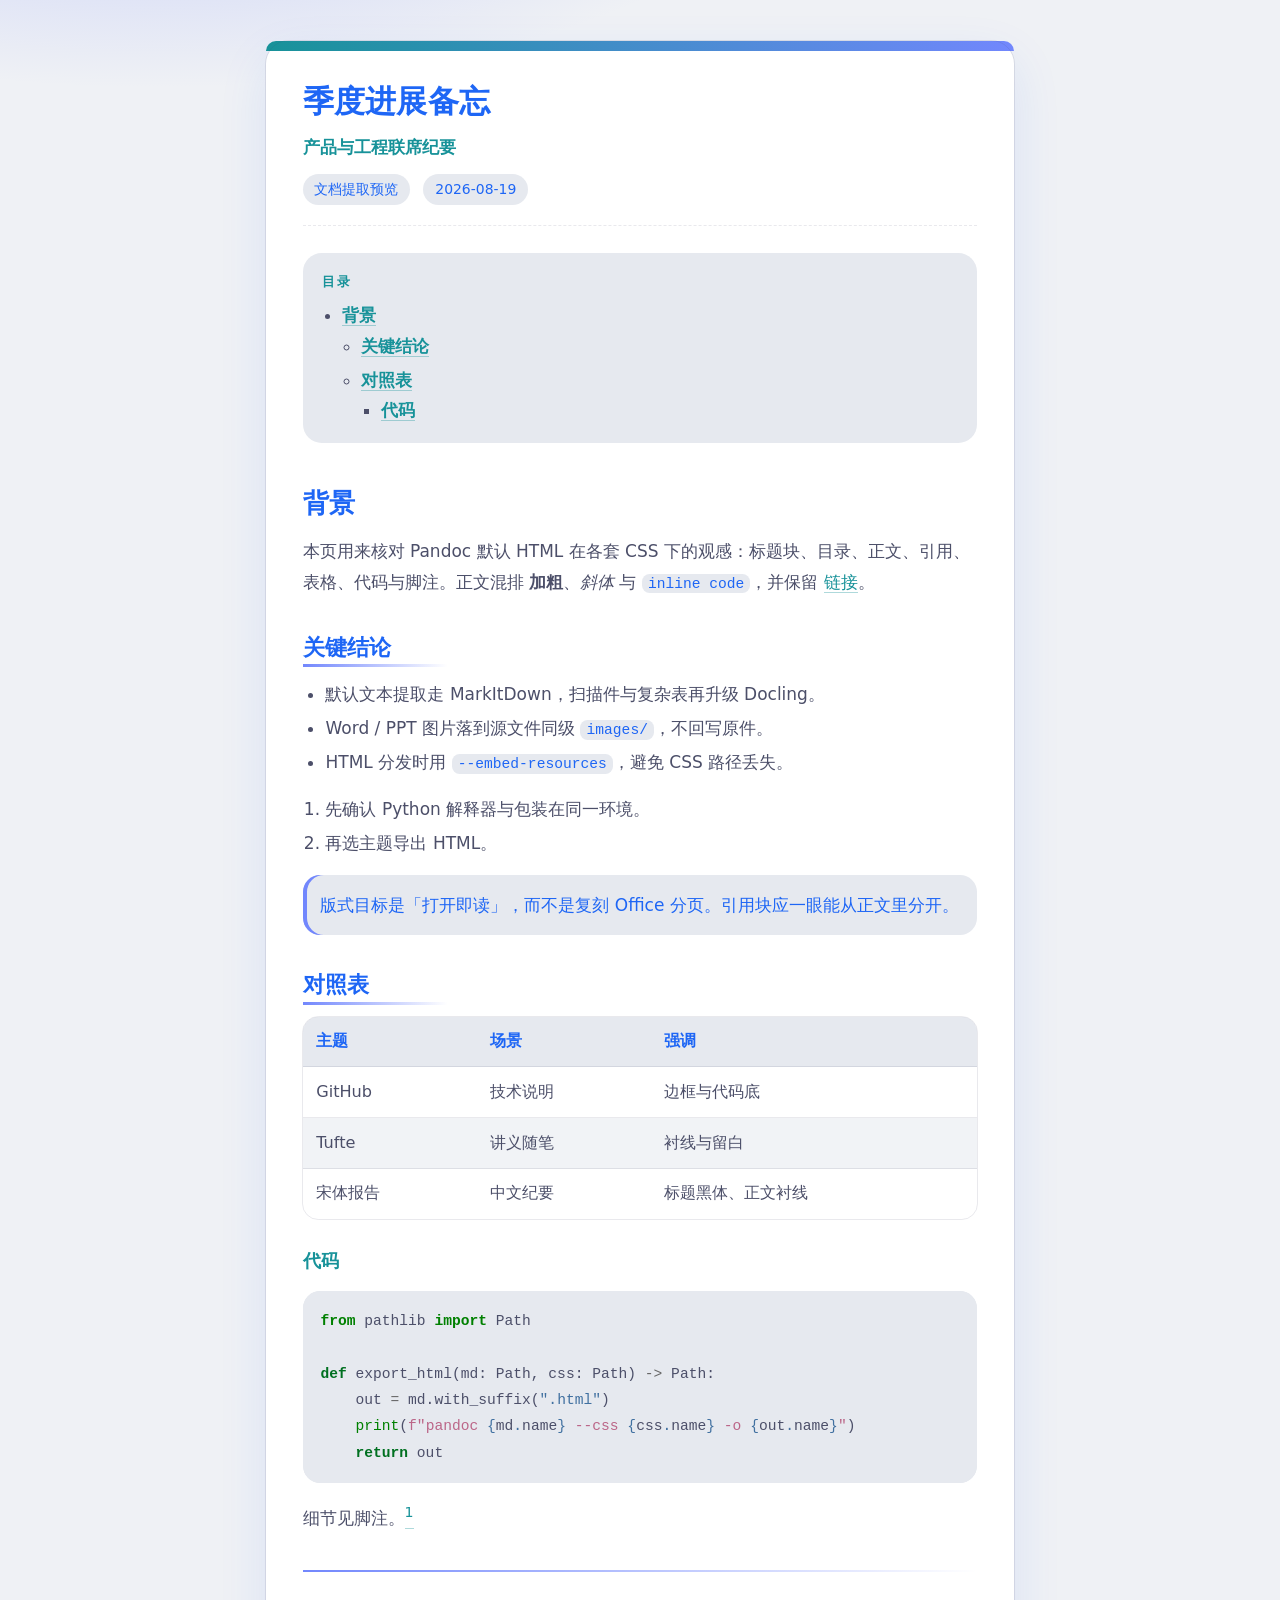
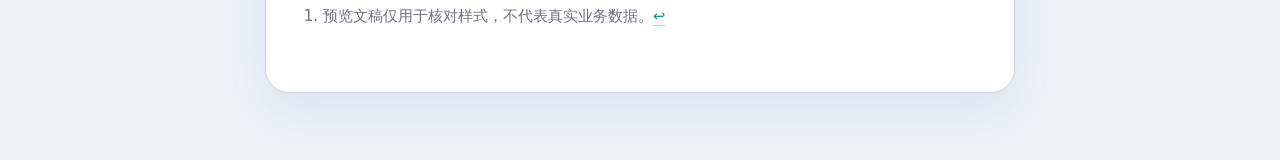
==== skills/document-extract/pandoc-css/preview/fresh-latte.html @ 9b0ccbe6 "Replace default Pandoc themes with airy pastel card styles Move the previous gray/dark themes into c" ====
<!DOCTYPE html>
<html xmlns="http://www.w3.org/1999/xhtml" lang="zh-CN" xml:lang="zh-CN">
<head>
  <meta charset="utf-8" />
  <meta name="generator" content="pandoc" />
  <meta name="viewport" content="width=device-width, initial-scale=1.0, user-scalable=yes" />
  <meta name="author" content="文档提取预览" />
  <meta name="dcterms.date" content="2026-08-19" />
  <title>季度进展备忘</title>
  <style>
code{white-space: pre-wrap;}
span.smallcaps{font-variant: small-caps;}
div.columns{display: flex; gap: min(4vw, 1.5em);}
div.column{flex: auto; overflow-x: auto;}
div.hanging-indent{margin-left: 1.5em; text-indent: -1.5em;}

ul.task-list[class]{list-style: none;}
ul.task-list li input[type="checkbox"] {
font-size: inherit;
width: 0.8em;
margin: 0 0.8em 0.2em -1.6em;
vertical-align: middle;
}
.display.math{display: block; text-align: center; margin: 0.5rem auto;}

pre > code.sourceCode { white-space: pre; position: relative; }
pre > code.sourceCode > span { line-height: 1.25; }
pre > code.sourceCode > span:empty { height: 1.2em; }
.sourceCode { overflow: visible; }
code.sourceCode > span { color: inherit; text-decoration: inherit; }
div.sourceCode { margin: 1em 0; }
pre.sourceCode { margin: 0; }
@media screen {
div.sourceCode { overflow: auto; }
}
@media print {
pre > code.sourceCode { white-space: pre-wrap; }
pre > code.sourceCode > span { text-indent: -5em; padding-left: 5em; }
}
pre.numberSource code
{ counter-reset: source-line 0; }
pre.numberSource code > span
{ position: relative; left: -4em; counter-increment: source-line; }
pre.numberSource code > span > a:first-child::before
{ content: counter(source-line);
position: relative; left: -1em; text-align: right; vertical-align: baseline;
border: none; display: inline-block;
-webkit-touch-callout: none; -webkit-user-select: none;
-khtml-user-select: none; -moz-user-select: none;
-ms-user-select: none; user-select: none;
padding: 0 4px; width: 4em;
color: #aaaaaa;
}
pre.numberSource { margin-left: 3em; border-left: 1px solid #aaaaaa; padding-left: 4px; }
div.sourceCode
{ }
@media screen {
pre > code.sourceCode > span > a:first-child::before { text-decoration: underline; }
}
code span.al { color: #ff0000; font-weight: bold; } 
code span.an { color: #60a0b0; font-weight: bold; font-style: italic; } 
code span.at { color: #7d9029; } 
code span.bn { color: #40a070; } 
code span.bu { color: #008000; } 
code span.cf { color: #007020; font-weight: bold; } 
code span.ch { color: #4070a0; } 
code span.cn { color: #880000; } 
code span.co { color: #60a0b0; font-style: italic; } 
code span.cv { color: #60a0b0; font-weight: bold; font-style: italic; } 
code span.do { color: #ba2121; font-style: italic; } 
code span.dt { color: #902000; } 
code span.dv { color: #40a070; } 
code span.er { color: #ff0000; font-weight: bold; } 
code span.ex { } 
code span.fl { color: #40a070; } 
code span.fu { color: #06287e; } 
code span.im { color: #008000; font-weight: bold; } 
code span.in { color: #60a0b0; font-weight: bold; font-style: italic; } 
code span.kw { color: #007020; font-weight: bold; } 
code span.op { color: #666666; } 
code span.ot { color: #007020; } 
code span.pp { color: #bc7a00; } 
code span.sc { color: #4070a0; } 
code span.ss { color: #bb6688; } 
code span.st { color: #4070a0; } 
code span.va { color: #19177c; } 
code span.vs { color: #4070a0; } 
code span.wa { color: #60a0b0; font-weight: bold; font-style: italic; } 
</style>
  <style type="text/css">
:root {
--page: #eff1f5;
--card: #ffffff;
--fg: #4c4f69;
--muted: #6c6f85;
--heading: #1e66f5;
--accent: #179299;
--accent-2: #7287fd;
--wash: #e6e9ef;
--code: #e6e9ef;
--shadow: 0 18px 50px rgba(30, 102, 245, 0.10);
--ring: rgba(76, 79, 105, 0.12);
--measure: 44rem;
--radius: 1.35rem;
--sans: "Noto Sans SC", "Noto Sans CJK SC", "PingFang SC", "Microsoft YaHei",
ui-sans-serif, system-ui, sans-serif;
--mono: "Noto Sans Mono CJK SC", ui-monospace, "SF Mono", Menlo, Consolas, monospace;
}
*,
*::before,
*::after { box-sizing: border-box; }
html {
font-size: 17px;
background:
radial-gradient(1200px 480px at 12% -10%, rgba(114, 135, 253, 0.35) 0%, transparent 55%),
var(--page);
min-height: 100%;
}
body {
margin: 2.4rem auto 4rem;
max-width: var(--measure);
padding: 0 2.15rem 2.8rem;
color: var(--fg);
background: var(--card);
border-radius: var(--radius);
box-shadow: var(--shadow);
outline: 1px solid var(--ring);
font-family: var(--sans);
line-height: 1.78;
}
body::before {
content: "";
display: block;
height: 10px;
margin: 0 -2.15rem 1.8rem;
border-radius: var(--radius) var(--radius) 0 0;
background: linear-gradient(90deg, var(--accent), var(--accent-2));
}
#title-block-header {
margin: 0 0 1.6rem;
padding: 0 0 1.15rem;
border-bottom: 1px dashed var(--ring);
}
#title-block-header .title {
margin: 0;
color: var(--heading);
font-size: 1.85rem;
font-weight: 720;
letter-spacing: 0.01em;
line-height: 1.3;
border: 0;
}
#title-block-header .subtitle {
margin: 0.55rem 0 0;
color: var(--accent);
font-size: 1.02rem;
font-weight: 650;
}
#title-block-header .author,
#title-block-header .date {
display: inline-block;
margin: 0.7rem 0.45rem 0 0;
padding: 0.18rem 0.7rem;
color: var(--heading);
background: var(--wash);
border-radius: 999px;
font-size: 0.82rem;
}
nav#TOC {
margin: 0 0 1.8rem;
padding: 1rem 1.15rem 1.05rem;
background: var(--wash);
border-radius: 1.1rem;
}
nav#TOC::before {
content: "目录";
display: block;
margin-bottom: 0.4rem;
color: var(--accent);
font-size: 0.78rem;
font-weight: 750;
letter-spacing: 0.18em;
}
nav#TOC ul { margin: 0; padding-left: 1.15rem; }
nav#TOC a { font-weight: 600; }
h1, h2, h3, h4, h5, h6 {
color: var(--heading);
font-weight: 720;
line-height: 1.35;
margin: 1.65em 0 0.55em;
}
h1 { font-size: 1.55rem; }
h2 {
font-size: 1.28rem;
padding-bottom: 0.28rem;
background: linear-gradient(90deg, var(--accent-2), transparent 8.5rem);
background-repeat: no-repeat;
background-size: 8.5rem 3px;
background-position: 0 100%;
}
h3 { font-size: 1.08rem; color: var(--accent); }
h4 { font-size: 1rem; }
p { margin: 0 0 1em; }
a {
color: var(--accent);
text-decoration: none;
border-bottom: 1px solid color-mix(in srgb, var(--accent) 35%, transparent);
}
a:hover {
color: var(--heading);
border-bottom-color: var(--accent);
}
ul, ol { margin: 0 0 1em; padding-left: 1.35em; }
li + li { margin-top: 0.22em; }
blockquote {
margin: 0 0 1.15em;
padding: 0.85em 1.05em;
color: var(--heading);
background: var(--wash);
border: 0;
border-radius: 1rem;
box-shadow: inset 4px 0 0 var(--accent-2);
}
blockquote p { margin: 0; }
code, kbd, samp {
font-family: var(--mono);
font-size: 0.86em;
color: var(--heading);
background: var(--code);
padding: 0.12em 0.42em;
border-radius: 0.45rem;
}
pre, div.sourceCode {
background: var(--code);
border-radius: 1rem;
overflow-x: auto;
}
pre {
margin: 0 0 1.15em;
padding: 1rem 1.05rem;
line-height: 1.55;
}
pre code {
background: transparent;
padding: 0;
font-size: 0.86em;
color: var(--fg);
}
table {
width: 100%;
border-collapse: separate;
border-spacing: 0;
margin: 0 0 1.15em;
overflow: hidden;
border-radius: 0.9rem;
outline: 1px solid var(--ring);
font-size: 0.95rem;
}
th, td {
padding: 0.62rem 0.8rem;
text-align: left;
border-bottom: 1px solid var(--ring);
}
tbody tr:last-child td { border-bottom: 0; }
thead th {
background: var(--wash);
color: var(--heading);
font-weight: 700;
}
tbody tr:nth-child(even) { background: color-mix(in srgb, var(--wash) 55%, white); }
img, svg, video {
max-width: 100%;
height: auto;
border-radius: 0.9rem;
}
figure { margin: 0 0 1.2em; }
figcaption {
margin-top: 0.45em;
color: var(--muted);
font-size: 0.86rem;
text-align: center;
}
hr {
border: 0;
height: 2px;
margin: 1.8rem 0;
background: linear-gradient(90deg, var(--accent-2), transparent);
}
.footnotes, section.footnotes {
margin-top: 2.2rem;
color: var(--muted);
font-size: 0.88rem;
}
@media (max-width: 720px) {
body {
margin: 0;
border-radius: 0;
outline: 0;
box-shadow: none;
padding: 0 1.05rem 2.2rem;
}
body::before {
margin: 0 -1.05rem 1.3rem;
border-radius: 0;
}
}
@media print {
html, body { background: #fff; }
body {
margin: 0;
max-width: none;
box-shadow: none;
outline: 0;
}
body::before { display: none; }
}
</style>
</head>
<body>
<header id="title-block-header">
<h1 class="title">季度进展备忘</h1>
<p class="subtitle">产品与工程联席纪要</p>
<p class="author">文档提取预览</p>
<p class="date">2026-08-19</p>
</header>
<nav id="TOC" role="doc-toc">
<ul>
<li><a href="#背景" id="toc-背景">背景</a>
<ul>
<li><a href="#关键结论" id="toc-关键结论">关键结论</a></li>
<li><a href="#对照表" id="toc-对照表">对照表</a>
<ul>
<li><a href="#代码" id="toc-代码">代码</a></li>
</ul></li>
</ul></li>
</ul>
</nav>
<h1 id="背景">背景</h1>
<p>本页用来核对 Pandoc 默认 HTML 在各套 CSS
下的观感：标题块、目录、正文、引用、表格、代码与脚注。正文混排
<strong>加粗</strong>、<em>斜体</em> 与 <code>inline code</code>，并保留
<a href="https://github.com/sindresorhus/github-markdown-css">链接</a>。</p>
<h2 id="关键结论">关键结论</h2>
<ul>
<li>默认文本提取走 MarkItDown，扫描件与复杂表再升级 Docling。</li>
<li>Word / PPT 图片落到源文件同级
<code>images/</code>，不回写原件。</li>
<li>HTML 分发时用 <code>--embed-resources</code>，避免 CSS
路径丢失。</li>
</ul>
<ol type="1">
<li>先确认 Python 解释器与包装在同一环境。</li>
<li>再选主题导出 HTML。</li>
</ol>
<blockquote>
<p>版式目标是「打开即读」，而不是复刻 Office
分页。引用块应一眼能从正文里分开。</p>
</blockquote>
<h2 id="对照表">对照表</h2>
<table>
<thead>
<tr class="header">
<th>主题</th>
<th>场景</th>
<th>强调</th>
</tr>
</thead>
<tbody>
<tr class="odd">
<td>GitHub</td>
<td>技术说明</td>
<td>边框与代码底</td>
</tr>
<tr class="even">
<td>Tufte</td>
<td>讲义随笔</td>
<td>衬线与留白</td>
</tr>
<tr class="odd">
<td>宋体报告</td>
<td>中文纪要</td>
<td>标题黑体、正文衬线</td>
</tr>
</tbody>
</table>
<h3 id="代码">代码</h3>
<div class="sourceCode" id="cb1"><pre class="sourceCode python"><code class="sourceCode python"><span id="cb1-1"><a href="#cb1-1" aria-hidden="true" tabindex="-1"></a><span class="im">from</span> pathlib <span class="im">import</span> Path</span>
<span id="cb1-2"><a href="#cb1-2" aria-hidden="true" tabindex="-1"></a></span>
<span id="cb1-3"><a href="#cb1-3" aria-hidden="true" tabindex="-1"></a><span class="kw">def</span> export_html(md: Path, css: Path) <span class="op">-&gt;</span> Path:</span>
<span id="cb1-4"><a href="#cb1-4" aria-hidden="true" tabindex="-1"></a>    out <span class="op">=</span> md.with_suffix(<span class="st">&quot;.html&quot;</span>)</span>
<span id="cb1-5"><a href="#cb1-5" aria-hidden="true" tabindex="-1"></a>    <span class="bu">print</span>(<span class="ss">f&quot;pandoc </span><span class="sc">{</span>md<span class="sc">.</span>name<span class="sc">}</span><span class="ss"> --css </span><span class="sc">{</span>css<span class="sc">.</span>name<span class="sc">}</span><span class="ss"> -o </span><span class="sc">{</span>out<span class="sc">.</span>name<span class="sc">}</span><span class="ss">&quot;</span>)</span>
<span id="cb1-6"><a href="#cb1-6" aria-hidden="true" tabindex="-1"></a>    <span class="cf">return</span> out</span></code></pre></div>
<p>细节见脚注。<a href="#fn1" class="footnote-ref" id="fnref1" role="doc-noteref"><sup>1</sup></a></p>
<aside id="footnotes" class="footnotes footnotes-end-of-document" role="doc-endnotes">
<hr />
<ol>
<li id="fn1"><p>预览文稿仅用于核对样式，不代表真实业务数据。<a href="#fnref1" class="footnote-back" role="doc-backlink">↩︎</a></p></li>
</ol>
</aside>
</body>
</html>
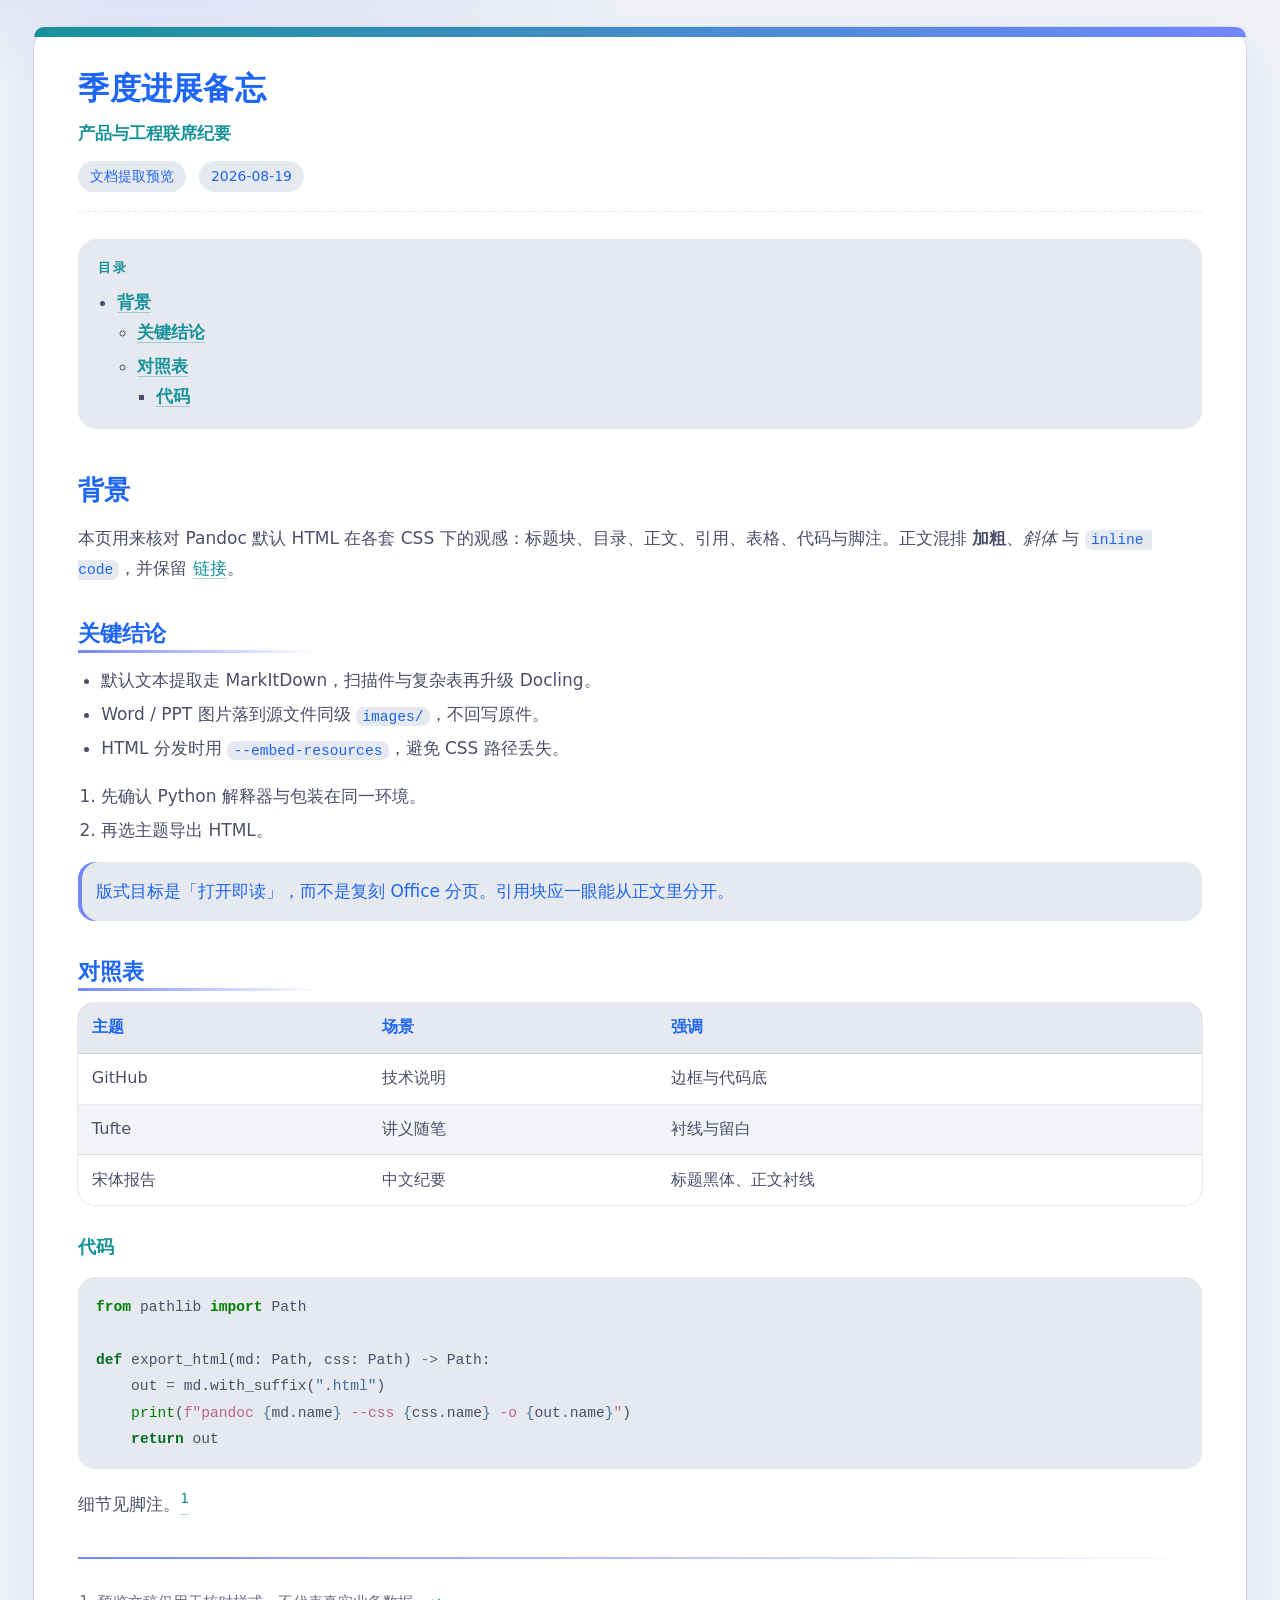
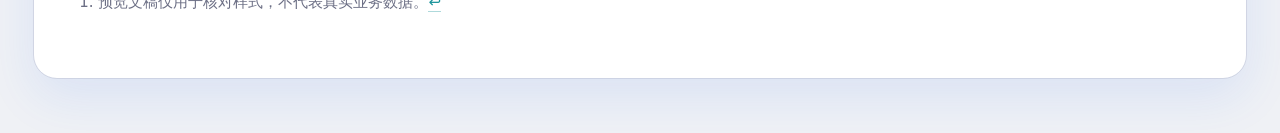
==== commit 6166949c: "Widen all Pandoc CSS reading columns Raise the fresh themes to 82rem (capped at viewport minus margi" ====
--- a/skills/document-extract/pandoc-css/preview/fresh-latte.html
+++ b/skills/document-extract/pandoc-css/preview/fresh-latte.html
@@ -100,7 +100,7 @@
 --code: #e6e9ef;
 --shadow: 0 18px 50px rgba(30, 102, 245, 0.10);
 --ring: rgba(76, 79, 105, 0.12);
---measure: 44rem;
+--measure: 82rem;
 --radius: 1.35rem;
 --sans: "Noto Sans SC", "Noto Sans CJK SC", "PingFang SC", "Microsoft YaHei",
 ui-sans-serif, system-ui, sans-serif;
@@ -117,9 +117,9 @@
 min-height: 100%;
 }
 body {
-margin: 2.4rem auto 4rem;
-max-width: var(--measure);
-padding: 0 2.15rem 2.8rem;
+margin: 1.6rem auto 3.2rem;
+max-width: min(var(--measure), calc(100vw - 4rem));
+padding: 0 2.6rem 2.8rem;
 color: var(--fg);
 background: var(--card);
 border-radius: var(--radius);
@@ -132,7 +132,7 @@
 content: "";
 display: block;
 height: 10px;
-margin: 0 -2.15rem 1.8rem;
+margin: 0 -2.6rem 1.8rem;
 border-radius: var(--radius) var(--radius) 0 0;
 background: linear-gradient(90deg, var(--accent), var(--accent-2));
 }
@@ -193,9 +193,9 @@
 h2 {
 font-size: 1.28rem;
 padding-bottom: 0.28rem;
-background: linear-gradient(90deg, var(--accent-2), transparent 8.5rem);
+background: linear-gradient(90deg, var(--accent-2), transparent 14rem);
 background-repeat: no-repeat;
-background-size: 8.5rem 3px;
+background-size: 14rem 3px;
 background-position: 0 100%;
 }
 h3 { font-size: 1.08rem; color: var(--accent); }
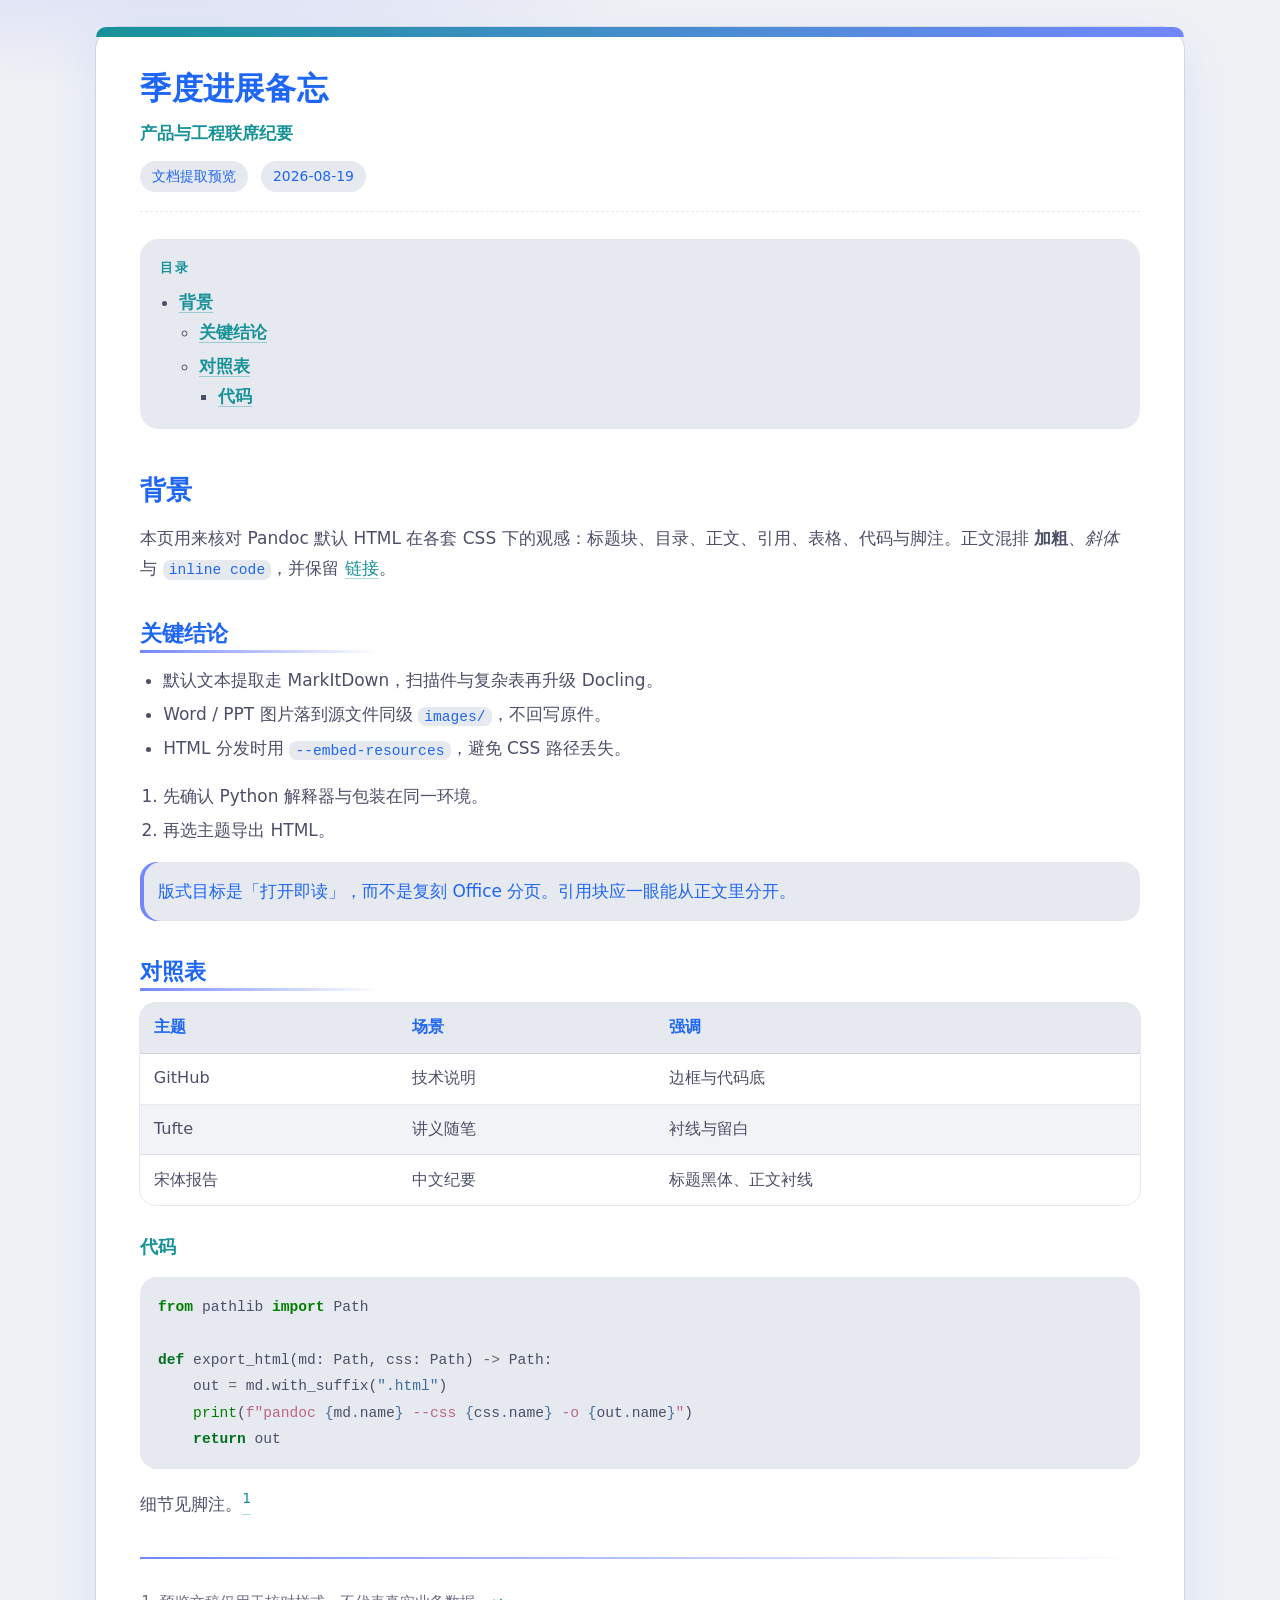
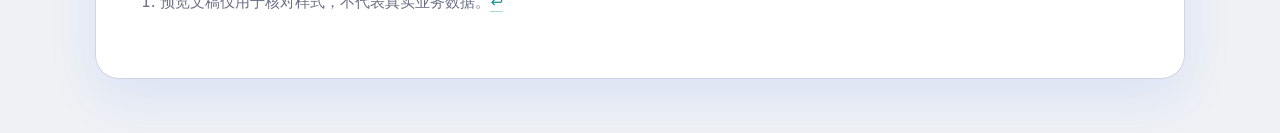
==== commit 4e4e6741: "Set all Pandoc CSS reading columns to 64rem Dial the fresh and classic theme measure back from 82rem" ====
--- a/skills/document-extract/pandoc-css/preview/fresh-latte.html
+++ b/skills/document-extract/pandoc-css/preview/fresh-latte.html
@@ -100,7 +100,7 @@
 --code: #e6e9ef;
 --shadow: 0 18px 50px rgba(30, 102, 245, 0.10);
 --ring: rgba(76, 79, 105, 0.12);
---measure: 82rem;
+--measure: 64rem;
 --radius: 1.35rem;
 --sans: "Noto Sans SC", "Noto Sans CJK SC", "PingFang SC", "Microsoft YaHei",
 ui-sans-serif, system-ui, sans-serif;
